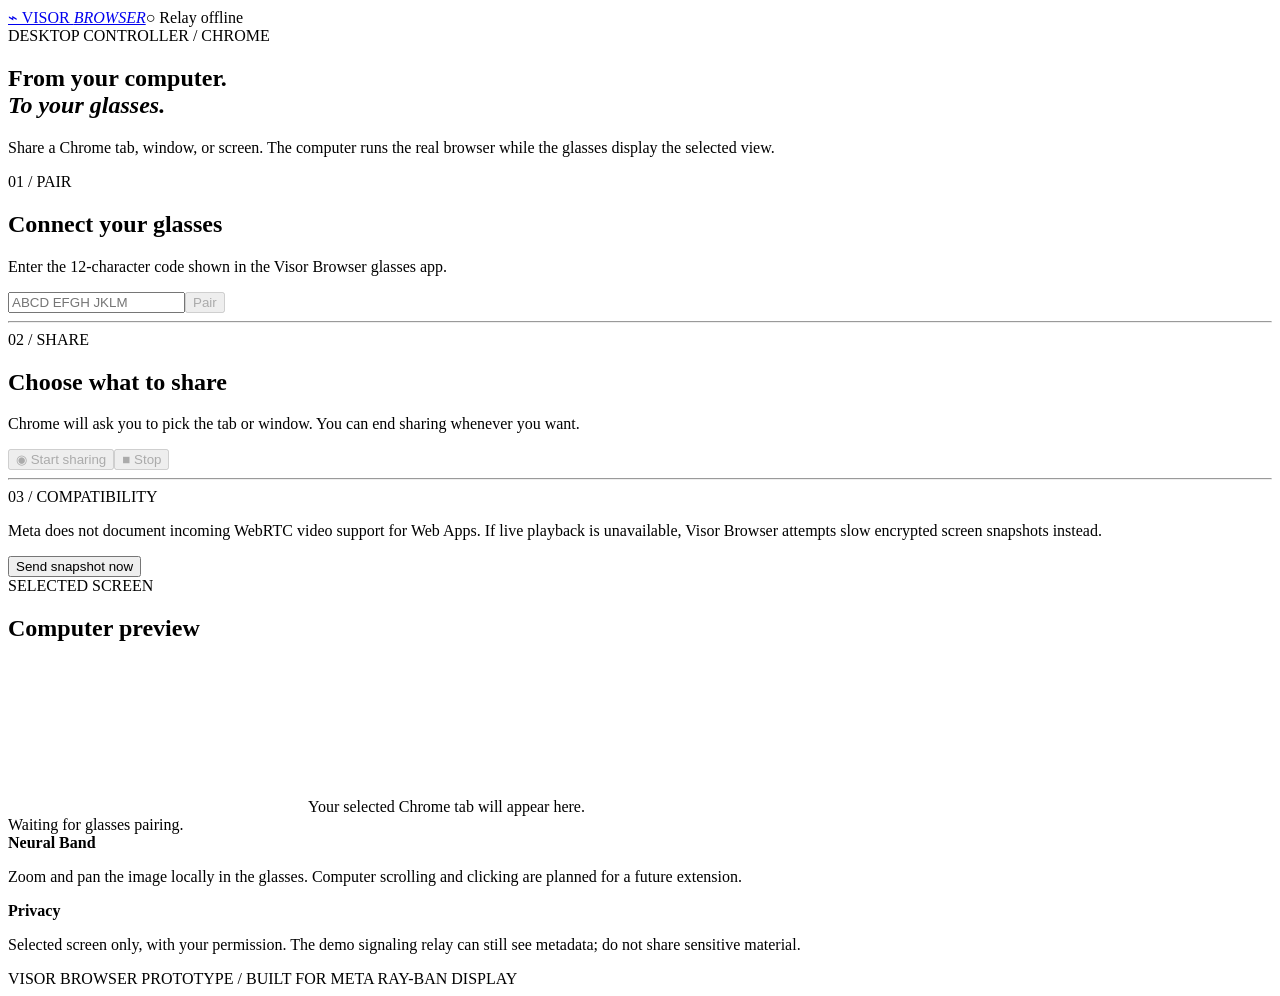
==== computer.html @ ce03f4de "Add Visor Browser computer.html" ====
<!doctype html><html lang="en"><head><meta charset="utf-8"><meta name="viewport" content="width=device-width,initial-scale=1"><meta name="theme-color" content="#0c1320"><title>Visor Browser | Computer</title><link rel="stylesheet" href="styles.css"></head><body><main class="shell"><header><a href="./" class="logo"><span class="mark">⌁</span> VISOR <em>BROWSER</em></a><span class="chip" id="status">Connecting…</span></header><section class="intro"><div class="eyebrow">DESKTOP CONTROLLER / CHROME</div><h1>From your computer.<br><em>To your glasses.</em></h1><p>Share a Chrome tab, window, or screen. The computer runs the real browser while the glasses display the selected view.</p></section><div class="layout"><section class="panel"><div class="eyebrow">01 / PAIR</div><h2>Connect your glasses</h2><p>Enter the 12-character code shown in the Visor Browser glasses app.</p><form id="pair-form" class="pair-row"><input id="pin" required maxlength="15" autocomplete="off" autocapitalize="characters" placeholder="ABCD EFGH JKLM" aria-label="Pairing code"><button id="pair" type="submit" class="button primary">Pair</button></form><hr><div class="eyebrow">02 / SHARE</div><h2>Choose what to share</h2><p>Chrome will ask you to pick the tab or window. You can end sharing whenever you want.</p><div class="actions"><button id="share" class="button primary" disabled>◉ Start sharing</button><button id="stop" class="button secondary" disabled>■ Stop</button></div><hr><div class="eyebrow">03 / COMPATIBILITY</div><p>Meta does not document incoming WebRTC video support for Web Apps. If live playback is unavailable, Visor Browser attempts slow encrypted screen snapshots instead.</p><button id="snapshot" class="button secondary wide">Send snapshot now</button></section><section class="panel"><div class="eyebrow">SELECTED SCREEN</div><h2>Computer preview</h2><div class="preview"><video id="preview" autoplay muted playsinline></video><span class="preview-empty">Your selected Chrome tab will appear here.</span></div><canvas id="frame" hidden></canvas><div class="info" id="note">Waiting for glasses pairing.</div><div class="tips"><div><b>Neural Band</b><p>Zoom and pan the image locally in the glasses. Computer scrolling and clicking are planned for a future extension.</p></div><div><b>Privacy</b><p>Selected screen only, with your permission. The demo signaling relay can still see metadata; do not share sensitive material.</p></div></div></section></div><footer>VISOR BROWSER PROTOTYPE / BUILT FOR META RAY-BAN DISPLAY</footer></main><script src="shared.js?v=1"></script><script src="computer.js?v=1"></script></body></html>
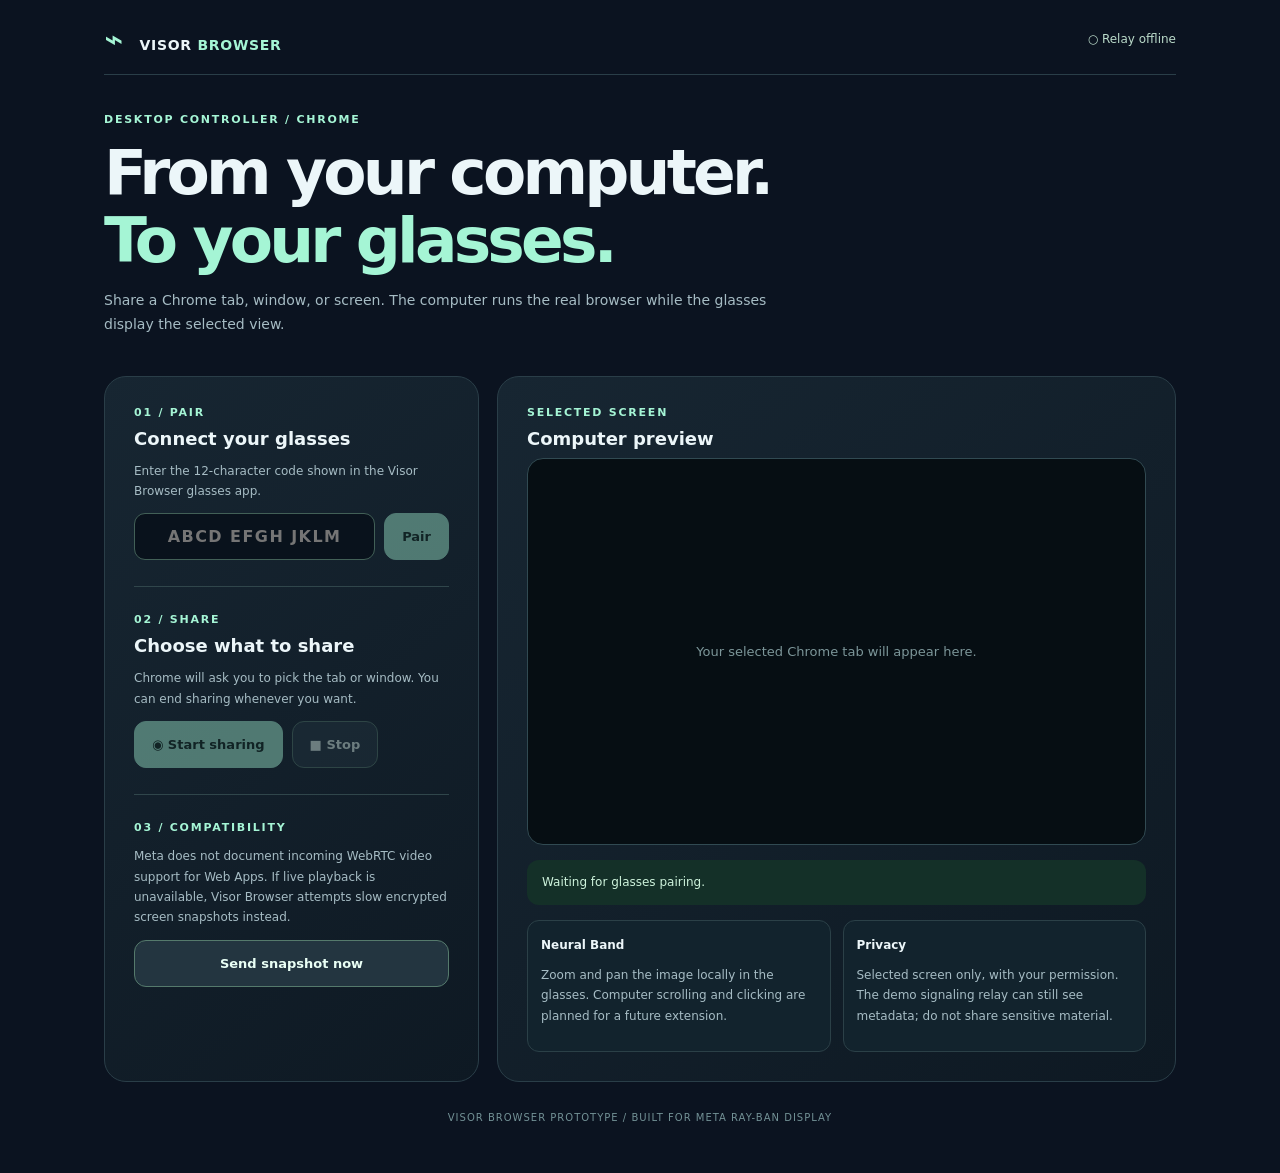
==== commit c05b8c33: "Refresh browser assets for immediate pairing-code fix" ====
--- a/computer.html
+++ b/computer.html
@@ -1 +1 @@
-<!doctype html><html lang="en"><head><meta charset="utf-8"><meta name="viewport" content="width=device-width,initial-scale=1"><meta name="theme-color" content="#0c1320"><title>Visor Browser | Computer</title><link rel="stylesheet" href="styles.css"></head><body><main class="shell"><header><a href="./" class="logo"><span class="mark">⌁</span> VISOR <em>BROWSER</em></a><span class="chip" id="status">Connecting…</span></header><section class="intro"><div class="eyebrow">DESKTOP CONTROLLER / CHROME</div><h1>From your computer.<br><em>To your glasses.</em></h1><p>Share a Chrome tab, window, or screen. The computer runs the real browser while the glasses display the selected view.</p></section><div class="layout"><section class="panel"><div class="eyebrow">01 / PAIR</div><h2>Connect your glasses</h2><p>Enter the 12-character code shown in the Visor Browser glasses app.</p><form id="pair-form" class="pair-row"><input id="pin" required maxlength="15" autocomplete="off" autocapitalize="characters" placeholder="ABCD EFGH JKLM" aria-label="Pairing code"><button id="pair" type="submit" class="button primary">Pair</button></form><hr><div class="eyebrow">02 / SHARE</div><h2>Choose what to share</h2><p>Chrome will ask you to pick the tab or window. You can end sharing whenever you want.</p><div class="actions"><button id="share" class="button primary" disabled>◉ Start sharing</button><button id="stop" class="button secondary" disabled>■ Stop</button></div><hr><div class="eyebrow">03 / COMPATIBILITY</div><p>Meta does not document incoming WebRTC video support for Web Apps. If live playback is unavailable, Visor Browser attempts slow encrypted screen snapshots instead.</p><button id="snapshot" class="button secondary wide">Send snapshot now</button></section><section class="panel"><div class="eyebrow">SELECTED SCREEN</div><h2>Computer preview</h2><div class="preview"><video id="preview" autoplay muted playsinline></video><span class="preview-empty">Your selected Chrome tab will appear here.</span></div><canvas id="frame" hidden></canvas><div class="info" id="note">Waiting for glasses pairing.</div><div class="tips"><div><b>Neural Band</b><p>Zoom and pan the image locally in the glasses. Computer scrolling and clicking are planned for a future extension.</p></div><div><b>Privacy</b><p>Selected screen only, with your permission. The demo signaling relay can still see metadata; do not share sensitive material.</p></div></div></section></div><footer>VISOR BROWSER PROTOTYPE / BUILT FOR META RAY-BAN DISPLAY</footer></main><script src="shared.js?v=1"></script><script src="computer.js?v=1"></script></body></html>+<!doctype html><html lang="en"><head><meta charset="utf-8"><meta name="viewport" content="width=device-width,initial-scale=1"><meta name="theme-color" content="#0c1320"><title>Visor Browser | Computer</title><link rel="stylesheet" href="styles.css"></head><body><main class="shell"><header><a href="./" class="logo"><span class="mark">⌁</span> VISOR <em>BROWSER</em></a><span class="chip" id="status">Connecting…</span></header><section class="intro"><div class="eyebrow">DESKTOP CONTROLLER / CHROME</div><h1>From your computer.<br><em>To your glasses.</em></h1><p>Share a Chrome tab, window, or screen. The computer runs the real browser while the glasses display the selected view.</p></section><div class="layout"><section class="panel"><div class="eyebrow">01 / PAIR</div><h2>Connect your glasses</h2><p>Enter the 12-character code shown in the Visor Browser glasses app.</p><form id="pair-form" class="pair-row"><input id="pin" required maxlength="15" autocomplete="off" autocapitalize="characters" placeholder="ABCD EFGH JKLM" aria-label="Pairing code"><button id="pair" type="submit" class="button primary">Pair</button></form><hr><div class="eyebrow">02 / SHARE</div><h2>Choose what to share</h2><p>Chrome will ask you to pick the tab or window. You can end sharing whenever you want.</p><div class="actions"><button id="share" class="button primary" disabled>◉ Start sharing</button><button id="stop" class="button secondary" disabled>■ Stop</button></div><hr><div class="eyebrow">03 / COMPATIBILITY</div><p>Meta does not document incoming WebRTC video support for Web Apps. If live playback is unavailable, Visor Browser attempts slow encrypted screen snapshots instead.</p><button id="snapshot" class="button secondary wide">Send snapshot now</button></section><section class="panel"><div class="eyebrow">SELECTED SCREEN</div><h2>Computer preview</h2><div class="preview"><video id="preview" autoplay muted playsinline></video><span class="preview-empty">Your selected Chrome tab will appear here.</span></div><canvas id="frame" hidden></canvas><div class="info" id="note">Waiting for glasses pairing.</div><div class="tips"><div><b>Neural Band</b><p>Zoom and pan the image locally in the glasses. Computer scrolling and clicking are planned for a future extension.</p></div><div><b>Privacy</b><p>Selected screen only, with your permission. The demo signaling relay can still see metadata; do not share sensitive material.</p></div></div></section></div><footer>VISOR BROWSER PROTOTYPE / BUILT FOR META RAY-BAN DISPLAY</footer></main><script src="shared.js?v=pairing-fix2"></script><script src="computer.js?v=1"></script></body></html>
--- a/styles.css
+++ b/styles.css
@@ -0,0 +1,3 @@
+:root{color-scheme:dark;--bg:#0b1320;--card:#111e29;--mint:#a5f5d5;--text:#ecf6f9;--muted:#a6bcc4;--border:#2a3e48;font-family:Inter,system-ui,-apple-system,"Segoe UI",sans-serif}*{box-sizing:border-box}html,body{margin:0;min-height:100%;background:var(--bg);color:var(--text)}button,input{font:inherit}button{cursor:pointer}button:disabled{opacity:.42;cursor:not-allowed}a{color:inherit;text-decoration:none}.hidden{display:none!important}input:focus-visible,button:focus-visible,a:focus-visible{outline:2px solid var(--mint);outline-offset:3px}.shell{max-width:1140px;margin:auto;padding:20px clamp(16px,3vw,34px)}header{display:flex;align-items:center;justify-content:space-between;gap:20px;border-bottom:1px solid var(--border);padding-bottom:16px}.logo{font-size:14px;font-weight:850;letter-spacing:.05em}.logo em{color:var(--mint);font-style:normal}.mark{color:var(--mint);font-size:32px;display:inline-block;margin-right:10px}.chip{font-size:12px;color:#bbdbca;max-width:260px;text-align:right}.intro{padding:38px 0 25px}.eyebrow{color:var(--mint);font-size:11px;letter-spacing:.16em;font-weight:750}.intro h1,.hero h1{font-size:clamp(36px,5.4vw,63px);line-height:1.08;letter-spacing:-.06em;margin:13px 0}.intro em,.hero em{color:var(--mint);font-style:normal}.intro p,.hero p{max-width:680px;font-size:14px;line-height:1.7;color:var(--muted)}.layout{display:grid;grid-template-columns:minmax(300px,375px) minmax(0,1fr);gap:18px}.panel{background:linear-gradient(140deg,#172632,#0e1923);border:1px solid var(--border);border-radius:22px;padding:clamp(18px,2.3vw,29px);min-width:0}.panel h2{font-size:18px;margin:9px 0}.panel p{font-size:12px;line-height:1.7;color:var(--muted)}hr{border:0;border-top:1px solid #30464b;margin:26px 0}.button{display:inline-flex;align-items:center;justify-content:center;min-height:47px;padding:12px 17px;border-radius:12px;border:1px solid #557a6c;font-size:13px;font-weight:780}.button.primary{background:var(--mint);color:#10291d;border-color:var(--mint)}.button.secondary{background:#233540;color:#e9fff5}.button.wide{width:100%}.pair-row,.actions{display:flex;gap:9px;flex-wrap:wrap}.pair-row input{flex:1;width:100px;min-width:100px;color:white;text-align:center;text-transform:uppercase;letter-spacing:.09em;background:#09121c;border:1px solid #426057;border-radius:11px;padding:12px;font-weight:700}.preview{position:relative;overflow:hidden;aspect-ratio:16/10;border:1px solid #314a52;border-radius:16px;background:#060e13;display:grid;place-items:center}.preview video{width:100%;height:100%;object-fit:contain;position:relative;z-index:2}.preview-empty{position:absolute;color:#7c9699;font-size:13px;text-align:center;padding:22px}.info{margin:15px 0;border-radius:12px;padding:13px 15px;background:#143028;color:#cef3dc;font-size:12px;line-height:1.6}.tips{display:grid;grid-template-columns:1fr 1fr;gap:12px}.tips>div{background:#12232d;padding:13px;border-radius:12px;border:1px solid #2b4047}.tips b{font-size:12px}footer{margin:30px 0;color:#739296;text-align:center;font-size:10px;letter-spacing:.1em}.home{min-height:100dvh;display:grid;place-items:center;background:radial-gradient(circle at 80% 10%,#245a4966,transparent 48%),var(--bg)}.hero{max-width:690px;margin:24px;padding:clamp(27px,5vw,52px);background:#12252b;border-radius:25px;border:1px solid #355346}.hero .mark{font-size:65px}.links{display:flex;gap:12px;flex-wrap:wrap;margin:23px 0}.caption{border-top:1px solid #3a5950;padding-top:14px;font-size:12px!important}
+/* The Meta Neural Band sends optional pinch-and-move Pointer Events when initial body CSS opts in. */
+html:has(.glasses),body.glasses{height:100%;overflow:hidden;background:#000}body.glasses{height:100dvh;touch-action:none;overscroll-behavior:none;user-select:none;-webkit-user-select:none}.viewer{width:100%;height:100%;position:relative;overflow:hidden;background:#000;touch-action:none}.viewer:focus{outline:none}.feed{position:absolute;inset:0;width:100%;height:100%;object-fit:contain;pointer-events:none;transform-origin:center}.pair-screen{position:absolute;inset:0;display:flex;flex-direction:column;justify-content:center;align-items:center;text-align:center;background:#000;padding:26px}.pair-screen .symbol{color:var(--mint);font-size:52px}.pair-screen h1{font-size:clamp(28px,6vw,40px);letter-spacing:.08em;white-space:nowrap;margin:24px 0;font-variant-numeric:tabular-nums}.pair-screen p{color:#d4ebe0;font-size:17px;line-height:1.65;max-width:380px}.pair-screen .quiet{font-size:13px;color:#9fbfac}.notice{position:absolute;z-index:10;top:18px;left:50%;transform:translateX(-50%);border:1px solid #4a7c65;border-radius:13px;background:#1c382b;padding:11px 15px;max-width:88%;text-align:center;font-size:13px}@media(max-width:750px){.layout{grid-template-columns:1fr}.shell{padding:14px}.intro{padding:24px 0}.tips{grid-template-columns:1fr}}
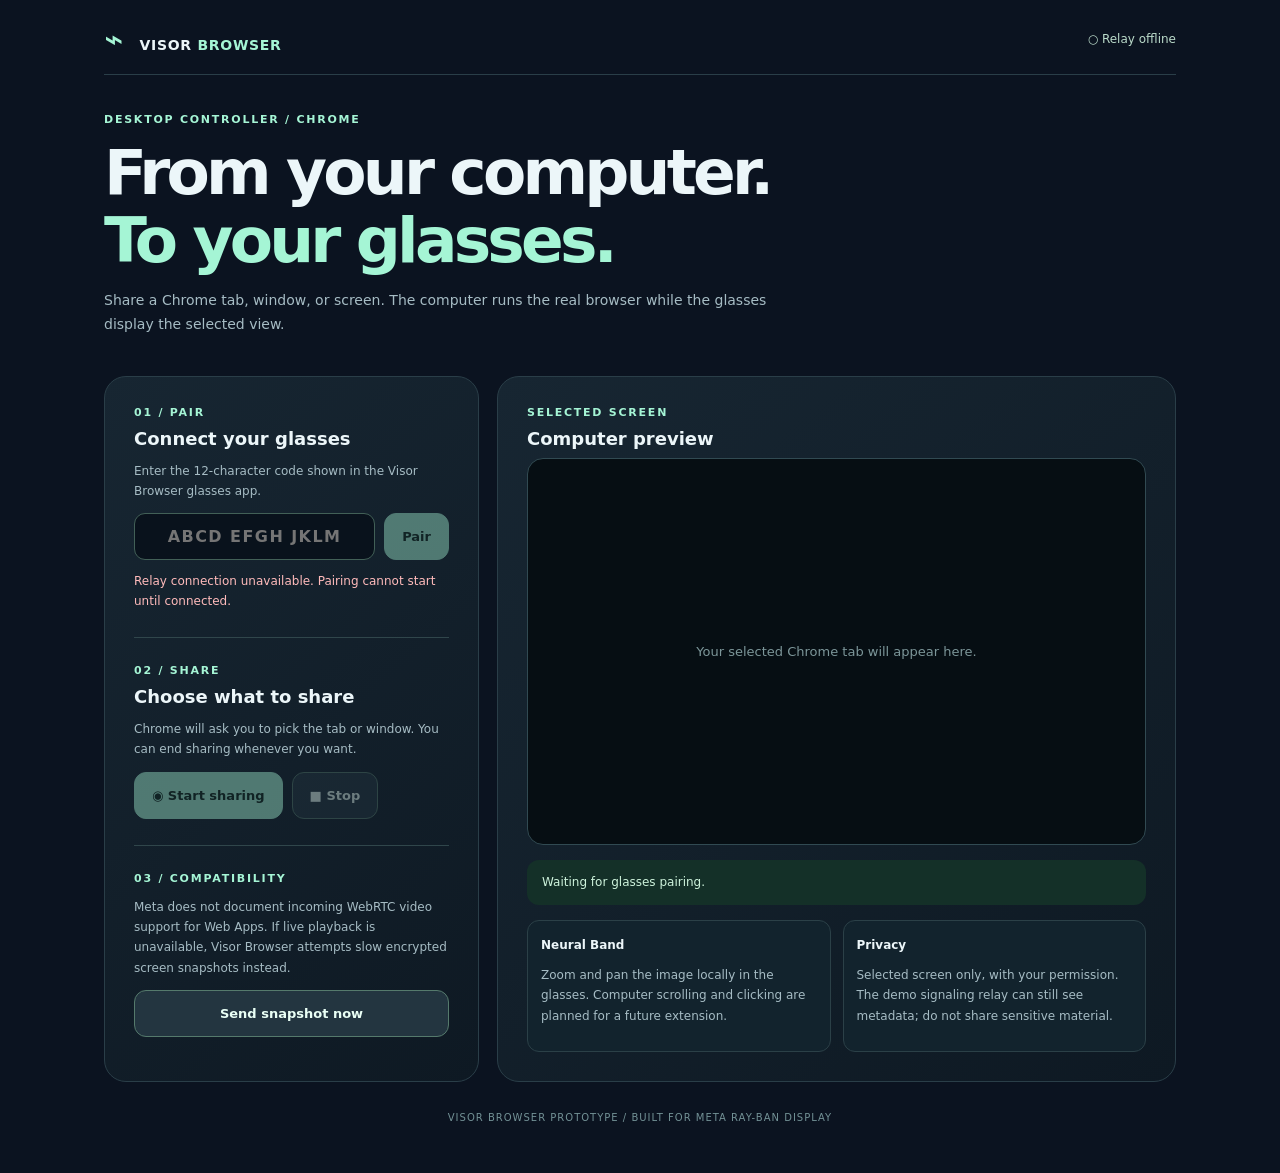
==== commit 6eee4e60: "Add pairing progress and instructions beside computer pairing form" ====
--- a/computer.html
+++ b/computer.html
@@ -1 +1 @@
-<!doctype html><html lang="en"><head><meta charset="utf-8"><meta name="viewport" content="width=device-width,initial-scale=1"><meta name="theme-color" content="#0c1320"><title>Visor Browser | Computer</title><link rel="stylesheet" href="styles.css"></head><body><main class="shell"><header><a href="./" class="logo"><span class="mark">⌁</span> VISOR <em>BROWSER</em></a><span class="chip" id="status">Connecting…</span></header><section class="intro"><div class="eyebrow">DESKTOP CONTROLLER / CHROME</div><h1>From your computer.<br><em>To your glasses.</em></h1><p>Share a Chrome tab, window, or screen. The computer runs the real browser while the glasses display the selected view.</p></section><div class="layout"><section class="panel"><div class="eyebrow">01 / PAIR</div><h2>Connect your glasses</h2><p>Enter the 12-character code shown in the Visor Browser glasses app.</p><form id="pair-form" class="pair-row"><input id="pin" required maxlength="15" autocomplete="off" autocapitalize="characters" placeholder="ABCD EFGH JKLM" aria-label="Pairing code"><button id="pair" type="submit" class="button primary">Pair</button></form><hr><div class="eyebrow">02 / SHARE</div><h2>Choose what to share</h2><p>Chrome will ask you to pick the tab or window. You can end sharing whenever you want.</p><div class="actions"><button id="share" class="button primary" disabled>◉ Start sharing</button><button id="stop" class="button secondary" disabled>■ Stop</button></div><hr><div class="eyebrow">03 / COMPATIBILITY</div><p>Meta does not document incoming WebRTC video support for Web Apps. If live playback is unavailable, Visor Browser attempts slow encrypted screen snapshots instead.</p><button id="snapshot" class="button secondary wide">Send snapshot now</button></section><section class="panel"><div class="eyebrow">SELECTED SCREEN</div><h2>Computer preview</h2><div class="preview"><video id="preview" autoplay muted playsinline></video><span class="preview-empty">Your selected Chrome tab will appear here.</span></div><canvas id="frame" hidden></canvas><div class="info" id="note">Waiting for glasses pairing.</div><div class="tips"><div><b>Neural Band</b><p>Zoom and pan the image locally in the glasses. Computer scrolling and clicking are planned for a future extension.</p></div><div><b>Privacy</b><p>Selected screen only, with your permission. The demo signaling relay can still see metadata; do not share sensitive material.</p></div></div></section></div><footer>VISOR BROWSER PROTOTYPE / BUILT FOR META RAY-BAN DISPLAY</footer></main><script src="shared.js?v=pairing-fix2"></script><script src="computer.js?v=1"></script></body></html>+<!doctype html><html lang="en"><head><meta charset="utf-8"><meta name="viewport" content="width=device-width,initial-scale=1"><meta name="theme-color" content="#0c1320"><title>Visor Browser | Computer</title><link rel="stylesheet" href="styles.css"></head><body><main class="shell"><header><a href="./" class="logo"><span class="mark">⌁</span> VISOR <em>BROWSER</em></a><span class="chip" id="status">Connecting…</span></header><section class="intro"><div class="eyebrow">DESKTOP CONTROLLER / CHROME</div><h1>From your computer.<br><em>To your glasses.</em></h1><p>Share a Chrome tab, window, or screen. The computer runs the real browser while the glasses display the selected view.</p></section><div class="layout"><section class="panel"><div class="eyebrow">01 / PAIR</div><h2>Connect your glasses</h2><p>Enter the 12-character code shown in the Visor Browser glasses app.</p><form id="pair-form" class="pair-row"><input id="pin" required maxlength="15" autocomplete="off" autocapitalize="characters" placeholder="ABCD EFGH JKLM" aria-label="Pairing code"><button id="pair" type="submit" class="button primary">Pair</button></form><p id="pair-feedback" role="status" aria-live="polite" style="font-size:12px;line-height:1.6;color:#a5f5d5;margin-top:12px">Waiting for the pairing relay. Keep the glasses page open until it says “Pairing ready”.</p><hr><div class="eyebrow">02 / SHARE</div><h2>Choose what to share</h2><p>Chrome will ask you to pick the tab or window. You can end sharing whenever you want.</p><div class="actions"><button id="share" class="button primary" disabled>◉ Start sharing</button><button id="stop" class="button secondary" disabled>■ Stop</button></div><hr><div class="eyebrow">03 / COMPATIBILITY</div><p>Meta does not document incoming WebRTC video support for Web Apps. If live playback is unavailable, Visor Browser attempts slow encrypted screen snapshots instead.</p><button id="snapshot" class="button secondary wide">Send snapshot now</button></section><section class="panel"><div class="eyebrow">SELECTED SCREEN</div><h2>Computer preview</h2><div class="preview"><video id="preview" autoplay muted playsinline></video><span class="preview-empty">Your selected Chrome tab will appear here.</span></div><canvas id="frame" hidden></canvas><div class="info" id="note">Waiting for glasses pairing.</div><div class="tips"><div><b>Neural Band</b><p>Zoom and pan the image locally in the glasses. Computer scrolling and clicking are planned for a future extension.</p></div><div><b>Privacy</b><p>Selected screen only, with your permission. The demo signaling relay can still see metadata; do not share sensitive material.</p></div></div></section></div><footer>VISOR BROWSER PROTOTYPE / BUILT FOR META RAY-BAN DISPLAY</footer></main><script src="shared.js?v=pairing-fix4"></script><script src="computer.js?v=pairing-fix4"></script></body></html>
